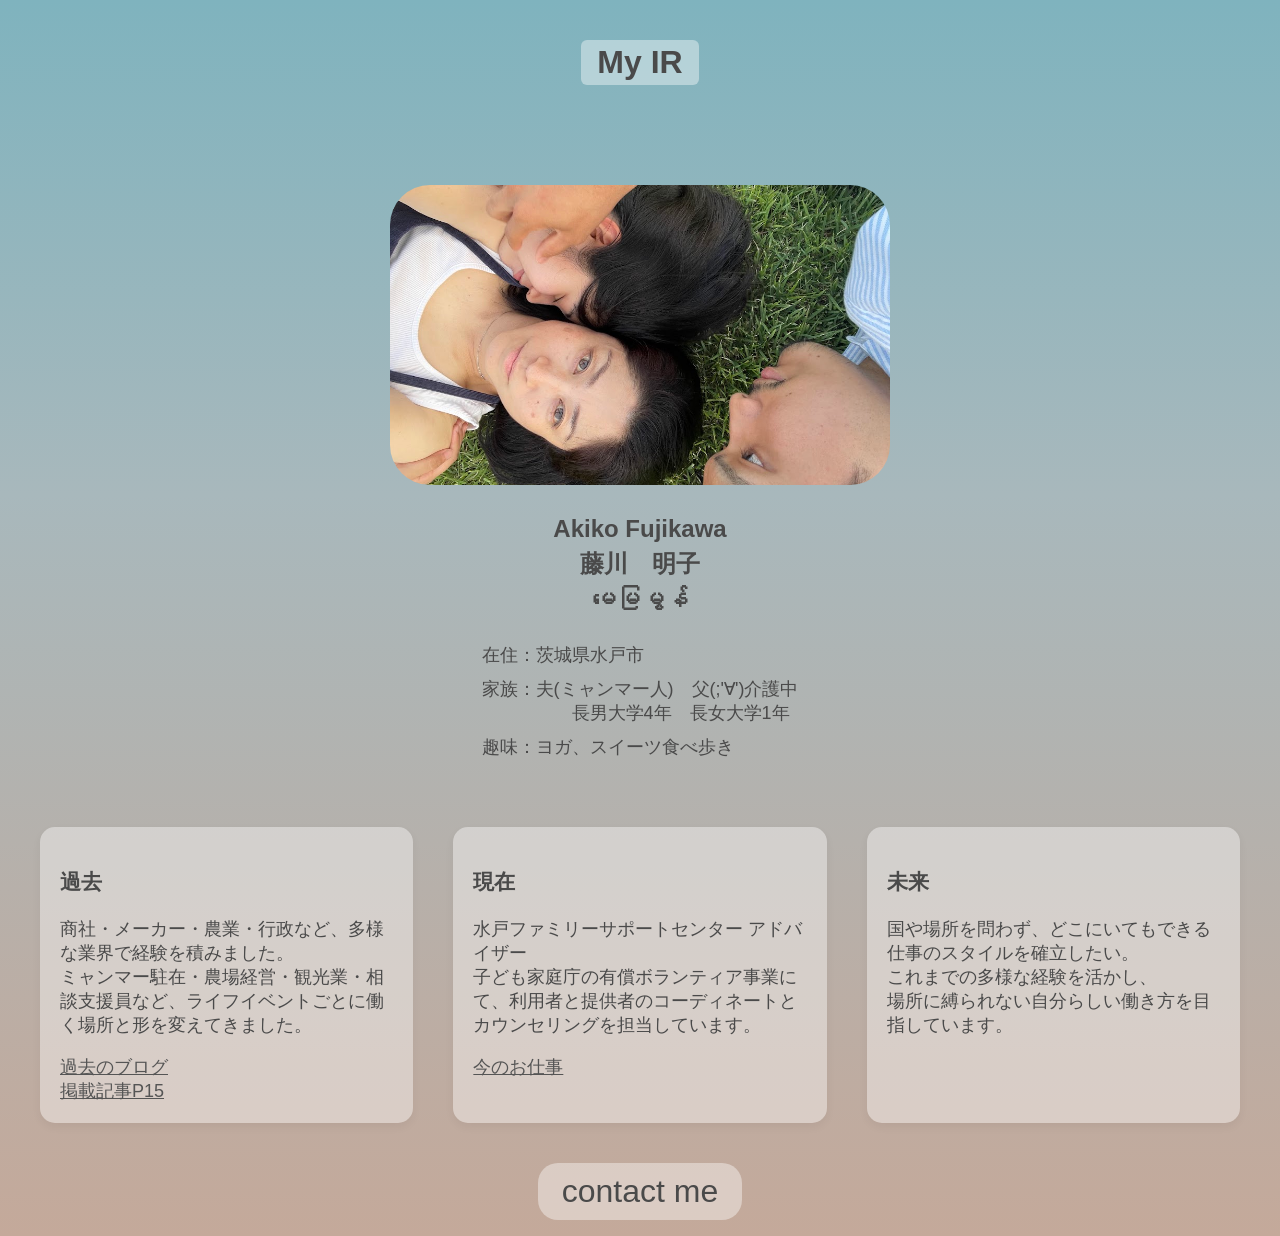
==== index.html @ bace2c82 "initial commit MyIR" ====
<!DOCTYPE html>
<html lang="ja"> 
  <head>
    <meta charset="UTF-8">
    <link rel="stylesheet" type="text/css" href="style.css">
    <title>MyIR MsEakikoFujikawa</title>
    <link rel="stylesheet" href="style.css">
    <script src="script.js" defer></script> 
     <!-- HTMLを全部読んでからJSを実行 -->
  </head>
    <body>
      <header>   
         <h1>My IR</h1>
      </header>

         <div class="profile-image">
          <img src="my photo.jpg" alt="私の写真">
          </div>
        
          <h2>Akiko Fujikawa</h2>          
            <h2>藤川　明子</h2>
            <h2>မေမြမွန်</h2>

          <div style="text-align: center;">
            <ul class="profile-list">
              <li>在住：茨城県水戸市</li>
              <li>家族：夫(ミャンマー人)　父(;'∀')介護中
                <br>長男大学4年　長女大学1年</li>
              <li>趣味：ヨガ、スイーツ食べ歩き</li>
            </ul>
          </div>
        

          <!-- :"/*大箱 過去・現在・未来*/ -->
          <div class="h-container">

              <!-- 過去 -->
            <div class="section-box">
              <h3>過去</h3>
              <p>商社・メーカー・農業・行政など、多様な業界で経験を積みました。
                <br>ミャンマー駐在・農場経営・観光業・相談支援員など、ライフイベントごとに働く場所と形を変えてきました。</p>
              <a href="https://mitoichigo.exblog.jp/i2/" target="_blank" rel="noopener noreferrer">過去のブログ</a>
              <br>
              <a href="https://www.city.mito.lg.jp/uploaded/attachment/2481.pdf" target="_blank" rel="noopener noreferrer">掲載記事P15</a>
            </div>

            <!-- 現在 -->
            <div class="section-box">
              <h3>現在</h3>
              <p>水戸ファミリーサポートセンター アドバイザー
                <br>子ども家庭庁の有償ボランティア事業にて、利用者と提供者のコーディネートとカウンセリングを担当しています。</p>
              <a href="https://www.famisupo-mito.com/" target="_blank" rel="noopener noreferrer">今のお仕事</a>
            </div>

            <!-- 未来 -->
            <div class="section-box">
              <h3>未来</h3>
              <p>国や場所を問わず、どこにいてもできる仕事のスタイルを確立したい。
                <br>これまでの多様な経験を活かし、
                <br>場所に縛られない自分らしい働き方を目指しています。</p>
            </div>
          </div>
          
          <div style="text-align: center;">
            <button id="myBtn">contact me</button>
            <p id="message"></p>
          </div>
    </body>
</html>
---- style.css ----
:root {
    --text-color: #4a4a4a;
}

body {
    font-family: 'Noto Sans JP', sans-serif;
    font-weight: 300; /* 太さを変える */
    color: var(--text-color);
    background: linear-gradient(
        to bottom,
        #7fb3be 0%,
        #a8b8bc 40%,
        #c4a99a 100%
    );
    min-height: 100vh;
    margin: 0;
}
header {
    text-align: center;
    }

/* ふわっとフェードイン */
@keyframes fadeIn {
    from { opacity: 0; transform: translateY(20px); }
/*    └透明      └20px下にある（開始時） */
    to   { opacity: 1; transform: translateY(0);    }
/*    └不透明    └元の位置に戻る（終了時） */
}

h1 { animation: fadeIn 1s ease; }
.profile-image img { animation: fadeIn 1.2s ease; }
.section-box { animation: fadeIn 1.5s ease; }

h1 {
    color: var;
    display: inline-block;     /* 文字の幅に合わせる */
    background-color:rgba(255, 255, 255, 0.4);   /* 文字の後ろだけ別色 */
    padding: 4px 16px;         /* 余白 */
    border-radius: 6px;        /* 角を少し丸く */    
    margin-top: 40px;
    margin-bottom: 20px;
}


 .profile-image img {
    width: 500px;  /* サイズダウン */
    height: 300px; 
    border-radius: 40px; /* 数字を大きくするほど丸みが強く */
    object-fit: cover;
    display: block;   
    margin: 0 auto;  
    margin-top: 80px;    /* 画像の上の余白 */
    margin-bottom: 30px;  /* 画像の下の余白 */
}
 .profile-list li {
    margin: 10px 0;
    font-size: large;
    padding-left: 5em;       /* 左に余白 */
    text-indent: -5em;       /* 1文字目を左に引き戻す */
}

h2 {
    text-align: center;
    color: var(--text-color);
    margin-top: 5px;
    margin-bottom: 2px;
}
    .profile-list {
    font-size: large;
    text-align: left; /* 文字を左揃え */
    list-style: none; /* ●を消す */
    padding: 0;
    display: inline-block; /* リスト全体を中央に置きつつ左揃え */
}
    .profile-list li {
    margin: 10px 0; /* 上下の余白 */
    font-size: 18px;
}

/* 3つの箱を包んでいる親要素への指示 */
.h-container {
    display: flex;           /* 横並びにする */
    justify-content: center; /* 3つの箱を画面の真ん中に寄せる */
    gap: 40px;               /* 箱と箱の間隔 */
    padding: 40px;           /* 全体の周りに余白を作る */
    font-size: large;
    text-align: left; /* 文字を左揃え */
}

/* 3つの箱（子要素）への共通指示 */
.section-box {
    flex: 1;                 /* 3つの箱の幅を均等にする */
    max-width: 400px;        /* 箱が広がりすぎないように制限 */
    
    /* スタイリッシュに見せるための装飾（お好みで！） */
    background-color: rgba(255, 255, 255, 0.4); /* 半透明の白で文字を読みやすく */
    padding: 20px;
    border-radius: 15px;     /* 角を丸く */
    box-shadow: 0 4px 10px rgba(0,0,0,0.05); /* ほんのり影をつける */
}
    


/* 1. 通常時のリンクの色 */
a {
    color: #555; /* スタイリッシュな濃いグレー */
    transition: 0.3s; /* 色がふわっと変わるようにします */
}

/* 2. マウスを乗せた時（ホバー） */
a:hover {
    color: #aaa; /* 少し明るくして「触った感」を出します */
}

/* 3. 【本題】クリックした瞬間（アクティブ） */
a:active {
    color: darkolivegreen; /* クリックした瞬間にオリーブ色 */
    font-weight: bold; /* 少し太くすると「押した！」感じが出ます */
}



#myBtn {
    background-color: rgba(255, 255, 255, 0.4);  /* 半透明の白 */
    text-align: center;
    color: #4a4a4a;
    border: none;           /* 枠線を消す */
    padding: 10px 24px;     /* 余白 */
    border-radius: 20px;    /* 角を丸く */
    font-size: xx-large;
    cursor: pointer;        /* マウスを乗せると指マークに */
    transition: 0.3s;       /* ふわっと変化 */
}

#myBtn:hover {
    background-color: rgba(255, 255, 255, 0.7);  /* ホバーで少し白く */
}
---- style.css ----
:root {
    --text-color: #4a4a4a;
}

body {
    font-family: 'Noto Sans JP', sans-serif;
    font-weight: 300; /* 太さを変える */
    color: var(--text-color);
    background: linear-gradient(
        to bottom,
        #7fb3be 0%,
        #a8b8bc 40%,
        #c4a99a 100%
    );
    min-height: 100vh;
    margin: 0;
}
header {
    text-align: center;
    }

/* ふわっとフェードイン */
@keyframes fadeIn {
    from { opacity: 0; transform: translateY(20px); }
/*    └透明      └20px下にある（開始時） */
    to   { opacity: 1; transform: translateY(0);    }
/*    └不透明    └元の位置に戻る（終了時） */
}

h1 { animation: fadeIn 1s ease; }
.profile-image img { animation: fadeIn 1.2s ease; }
.section-box { animation: fadeIn 1.5s ease; }

h1 {
    color: var;
    display: inline-block;     /* 文字の幅に合わせる */
    background-color:rgba(255, 255, 255, 0.4);   /* 文字の後ろだけ別色 */
    padding: 4px 16px;         /* 余白 */
    border-radius: 6px;        /* 角を少し丸く */    
    margin-top: 40px;
    margin-bottom: 20px;
}


 .profile-image img {
    width: 500px;  /* サイズダウン */
    height: 300px; 
    border-radius: 40px; /* 数字を大きくするほど丸みが強く */
    object-fit: cover;
    display: block;   
    margin: 0 auto;  
    margin-top: 80px;    /* 画像の上の余白 */
    margin-bottom: 30px;  /* 画像の下の余白 */
}
 .profile-list li {
    margin: 10px 0;
    font-size: large;
    padding-left: 5em;       /* 左に余白 */
    text-indent: -5em;       /* 1文字目を左に引き戻す */
}

h2 {
    text-align: center;
    color: var(--text-color);
    margin-top: 5px;
    margin-bottom: 2px;
}
    .profile-list {
    font-size: large;
    text-align: left; /* 文字を左揃え */
    list-style: none; /* ●を消す */
    padding: 0;
    display: inline-block; /* リスト全体を中央に置きつつ左揃え */
}
    .profile-list li {
    margin: 10px 0; /* 上下の余白 */
    font-size: 18px;
}

/* 3つの箱を包んでいる親要素への指示 */
.h-container {
    display: flex;           /* 横並びにする */
    justify-content: center; /* 3つの箱を画面の真ん中に寄せる */
    gap: 40px;               /* 箱と箱の間隔 */
    padding: 40px;           /* 全体の周りに余白を作る */
    font-size: large;
    text-align: left; /* 文字を左揃え */
}

/* 3つの箱（子要素）への共通指示 */
.section-box {
    flex: 1;                 /* 3つの箱の幅を均等にする */
    max-width: 400px;        /* 箱が広がりすぎないように制限 */
    
    /* スタイリッシュに見せるための装飾（お好みで！） */
    background-color: rgba(255, 255, 255, 0.4); /* 半透明の白で文字を読みやすく */
    padding: 20px;
    border-radius: 15px;     /* 角を丸く */
    box-shadow: 0 4px 10px rgba(0,0,0,0.05); /* ほんのり影をつける */
}
    


/* 1. 通常時のリンクの色 */
a {
    color: #555; /* スタイリッシュな濃いグレー */
    transition: 0.3s; /* 色がふわっと変わるようにします */
}

/* 2. マウスを乗せた時（ホバー） */
a:hover {
    color: #aaa; /* 少し明るくして「触った感」を出します */
}

/* 3. 【本題】クリックした瞬間（アクティブ） */
a:active {
    color: darkolivegreen; /* クリックした瞬間にオリーブ色 */
    font-weight: bold; /* 少し太くすると「押した！」感じが出ます */
}



#myBtn {
    background-color: rgba(255, 255, 255, 0.4);  /* 半透明の白 */
    text-align: center;
    color: #4a4a4a;
    border: none;           /* 枠線を消す */
    padding: 10px 24px;     /* 余白 */
    border-radius: 20px;    /* 角を丸く */
    font-size: xx-large;
    cursor: pointer;        /* マウスを乗せると指マークに */
    transition: 0.3s;       /* ふわっと変化 */
}

#myBtn:hover {
    background-color: rgba(255, 255, 255, 0.7);  /* ホバーで少し白く */
}
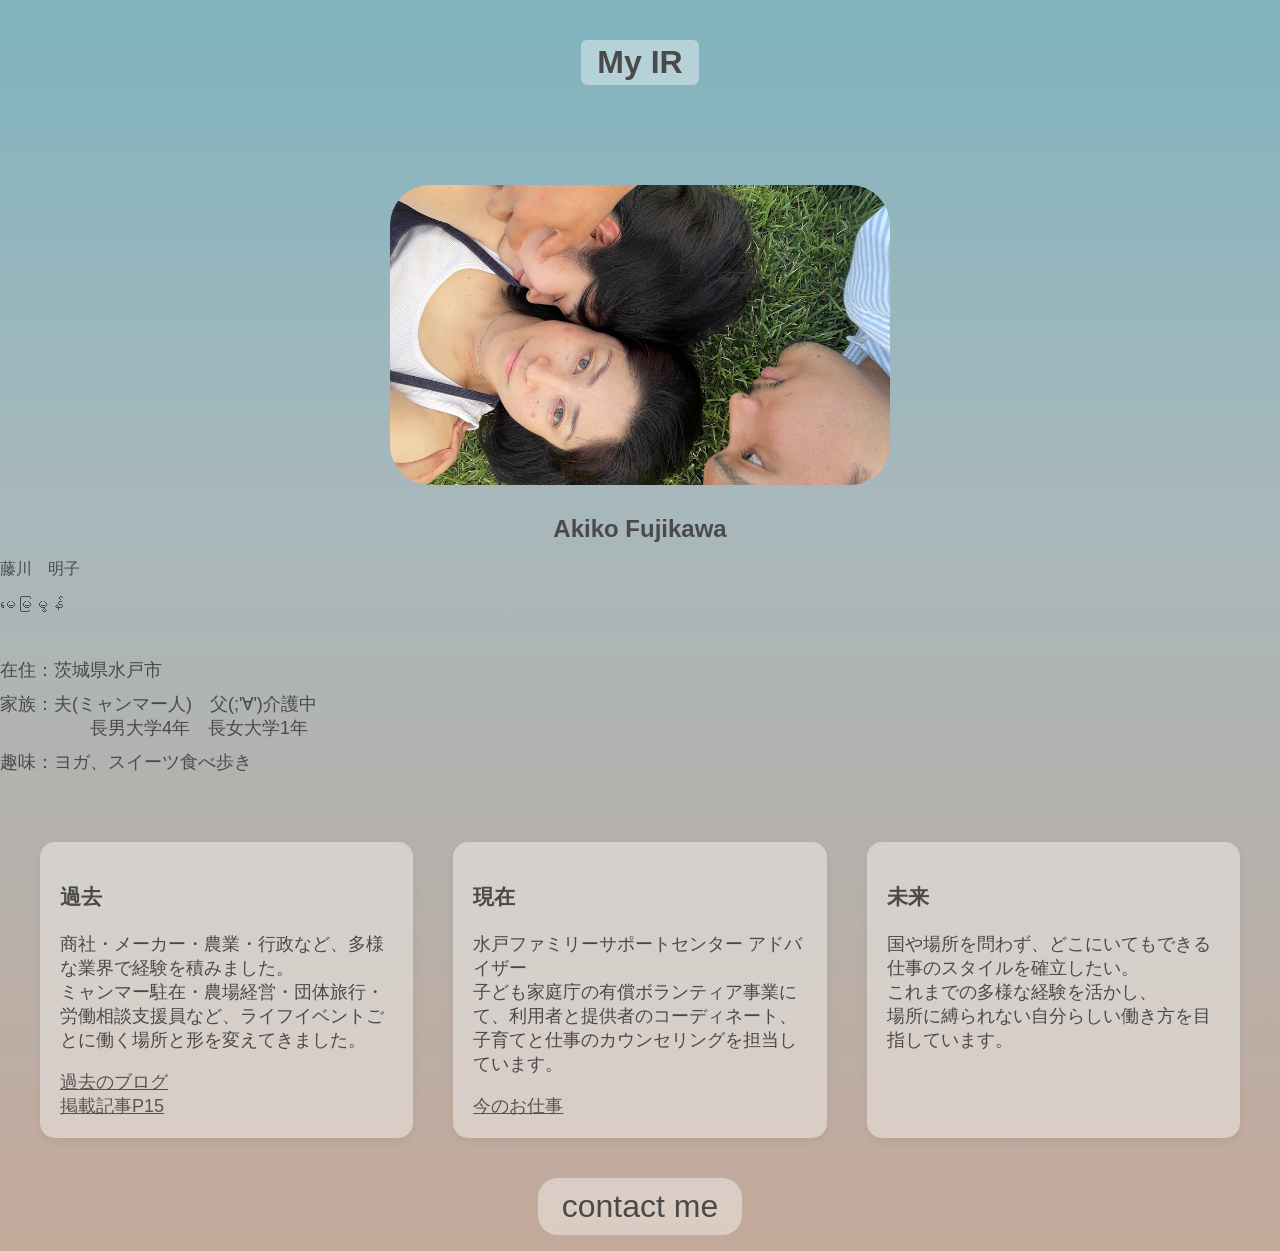
==== commit 3d401f41: "Revise profile details and structure in index.html Updated profile information and improved layout." ====
--- a/index.html
+++ b/index.html
@@ -2,12 +2,12 @@
 <html lang="ja"> 
   <head>
     <meta charset="UTF-8">
-    <link rel="stylesheet" type="text/css" href="style.css">
     <title>MyIR MsEakikoFujikawa</title>
     <link rel="stylesheet" href="style.css">
     <script src="script.js" defer></script> 
      <!-- HTMLを全部読んでからJSを実行 -->
   </head>
+
     <body>
       <header>   
          <h1>My IR</h1>
@@ -18,10 +18,10 @@
           </div>
         
           <h2>Akiko Fujikawa</h2>          
-            <h2>藤川　明子</h2>
-            <h2>မေမြမွန်</h2>
+            <p class="name-jp">藤川　明子</p>    <!-- pタグ -->
+            <p class="name-myanmar">မေမြမွန်</p> <!-- pタグ -->
 
-          <div style="text-align: center;">
+          <div class="profile-center">
             <ul class="profile-list">
               <li>在住：茨城県水戸市</li>
               <li>家族：夫(ミャンマー人)　父(;'∀')介護中
@@ -38,7 +38,7 @@
             <div class="section-box">
               <h3>過去</h3>
               <p>商社・メーカー・農業・行政など、多様な業界で経験を積みました。
-                <br>ミャンマー駐在・農場経営・観光業・相談支援員など、ライフイベントごとに働く場所と形を変えてきました。</p>
+                <br>ミャンマー駐在・農場経営・団体旅行・労働相談支援員など、ライフイベントごとに働く場所と形を変えてきました。</p>
               <a href="https://mitoichigo.exblog.jp/i2/" target="_blank" rel="noopener noreferrer">過去のブログ</a>
               <br>
               <a href="https://www.city.mito.lg.jp/uploaded/attachment/2481.pdf" target="_blank" rel="noopener noreferrer">掲載記事P15</a>
@@ -48,7 +48,7 @@
             <div class="section-box">
               <h3>現在</h3>
               <p>水戸ファミリーサポートセンター アドバイザー
-                <br>子ども家庭庁の有償ボランティア事業にて、利用者と提供者のコーディネートとカウンセリングを担当しています。</p>
+                <br>子ども家庭庁の有償ボランティア事業にて、利用者と提供者のコーディネート、子育てと仕事のカウンセリングを担当しています。</p>
               <a href="https://www.famisupo-mito.com/" target="_blank" rel="noopener noreferrer">今のお仕事</a>
             </div>
 
@@ -66,4 +66,4 @@
             <p id="message"></p>
           </div>
     </body>
-</html>+</html>
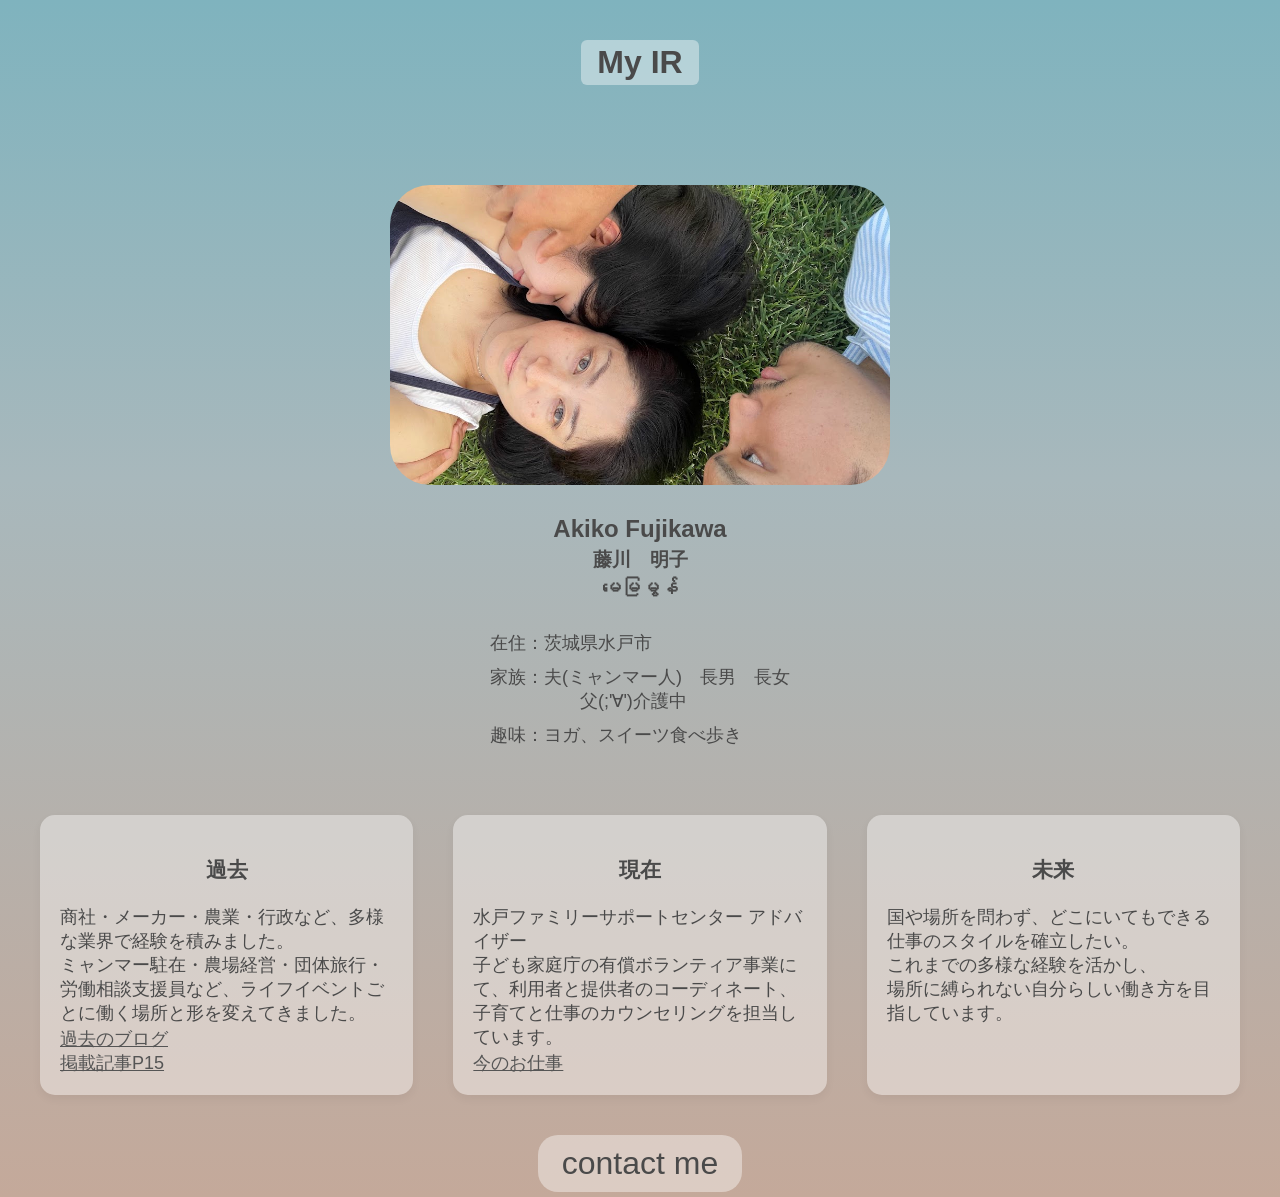
==== commit 4173d5ec: "Fix HTML" ====
--- a/index.html
+++ b/index.html
@@ -24,8 +24,8 @@
           <div class="profile-center">
             <ul class="profile-list">
               <li>在住：茨城県水戸市</li>
-              <li>家族：夫(ミャンマー人)　父(;'∀')介護中
-                <br>長男大学4年　長女大学1年</li>
+              <li>家族：夫(ミャンマー人)　長男　長女
+              <br>父(;'∀')介護中</li>
               <li>趣味：ヨガ、スイーツ食べ歩き</li>
             </ul>
           </div>
@@ -66,4 +66,4 @@
             <p id="message"></p>
           </div>
     </body>
-</html>
+</html>
--- a/style.css
+++ b/style.css
@@ -59,11 +59,22 @@
     text-indent: -5em;       /* 1文字目を左に引き戻す */
 }
 
-h2 {
+
+h2,p{
     text-align: center;
     color: var(--text-color);
     margin-top: 5px;
     margin-bottom: 2px;
+}
+
+    .profile-center {
+    text-align: center;
+}
+.name-jp, .name-myanmar {
+    text-align: center;
+    font-weight: bold;  /* 太字にする */
+    font-size: 1.2rem;  /* h2より少し小さめ */
+    margin: 4px 0;
 }
     .profile-list {
     font-size: large;
@@ -98,7 +109,13 @@
     border-radius: 15px;     /* 角を丸く */
     box-shadow: 0 4px 10px rgba(0,0,0,0.05); /* ほんのり影をつける */
 }
-    
+
+.section-box h3 {
+    text-align: center;  /* h3中央 */
+}
+.section-box p {
+    text-align: left;  /* 箱の中の文字を左寄せ */
+}
 
 
 /* 1. 通常時のリンクの色 */
@@ -134,4 +151,4 @@
 
 #myBtn:hover {
     background-color: rgba(255, 255, 255, 0.7);  /* ホバーで少し白く */
-}+}
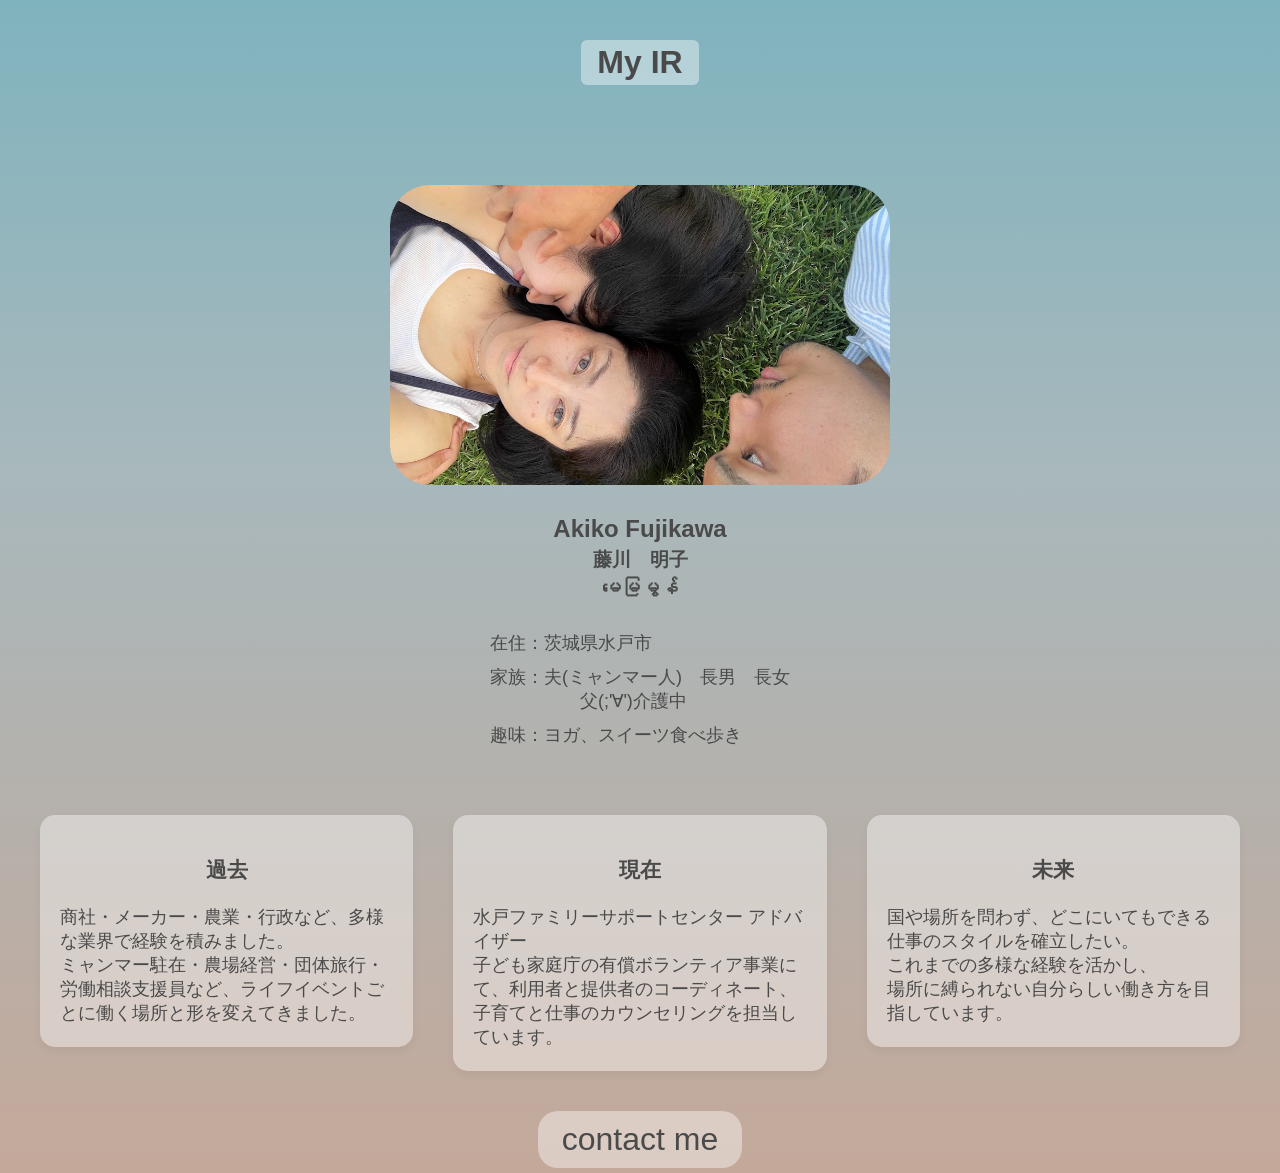
==== commit f9d67dda: "Add career, work, future pages" ====
--- a/index.html
+++ b/index.html
@@ -35,24 +35,26 @@
           <div class="h-container">
 
               <!-- 過去 -->
+            <a href="career.html" class="card-link">
             <div class="section-box">
               <h3>過去</h3>
               <p>商社・メーカー・農業・行政など、多様な業界で経験を積みました。
                 <br>ミャンマー駐在・農場経営・団体旅行・労働相談支援員など、ライフイベントごとに働く場所と形を変えてきました。</p>
-              <a href="https://mitoichigo.exblog.jp/i2/" target="_blank" rel="noopener noreferrer">過去のブログ</a>
-              <br>
-              <a href="https://www.city.mito.lg.jp/uploaded/attachment/2481.pdf" target="_blank" rel="noopener noreferrer">掲載記事P15</a>
             </div>
+            </a>
 
             <!-- 現在 -->
+             <a href="work.html" class="card-link">
             <div class="section-box">
               <h3>現在</h3>
               <p>水戸ファミリーサポートセンター アドバイザー
                 <br>子ども家庭庁の有償ボランティア事業にて、利用者と提供者のコーディネート、子育てと仕事のカウンセリングを担当しています。</p>
-              <a href="https://www.famisupo-mito.com/" target="_blank" rel="noopener noreferrer">今のお仕事</a>
+              
             </div>
+              </a>
 
             <!-- 未来 -->
+             <a href="future.html" class="card-link">
             <div class="section-box">
               <h3>未来</h3>
               <p>国や場所を問わず、どこにいてもできる仕事のスタイルを確立したい。
@@ -60,6 +62,7 @@
                 <br>場所に縛られない自分らしい働き方を目指しています。</p>
             </div>
           </div>
+          </a>
           
           <div style="text-align: center;">
             <button id="myBtn">contact me</button>
--- a/style.css
+++ b/style.css
@@ -92,6 +92,7 @@
 .h-container {
     display: flex;           /* 横並びにする */
     justify-content: center; /* 3つの箱を画面の真ん中に寄せる */
+     align-items: stretch; /* 箱の高さを揃える */
     gap: 40px;               /* 箱と箱の間隔 */
     padding: 40px;           /* 全体の周りに余白を作る */
     font-size: large;
@@ -152,3 +153,17 @@
 #myBtn:hover {
     background-color: rgba(255, 255, 255, 0.7);  /* ホバーで少し白く */
 }
+.card-link {
+    text-decoration: none;
+    color: inherit;
+    display: block;
+    flex: 1;
+    max-width: 400px;
+}
+.card-link .section-box {
+    transition: transform 0.2s ease, background-color 0.2s ease;
+}
+.card-link:hover .section-box {
+    transform: translateY(-4px);
+    background-color: rgba(255,255,255,0.6);
+}
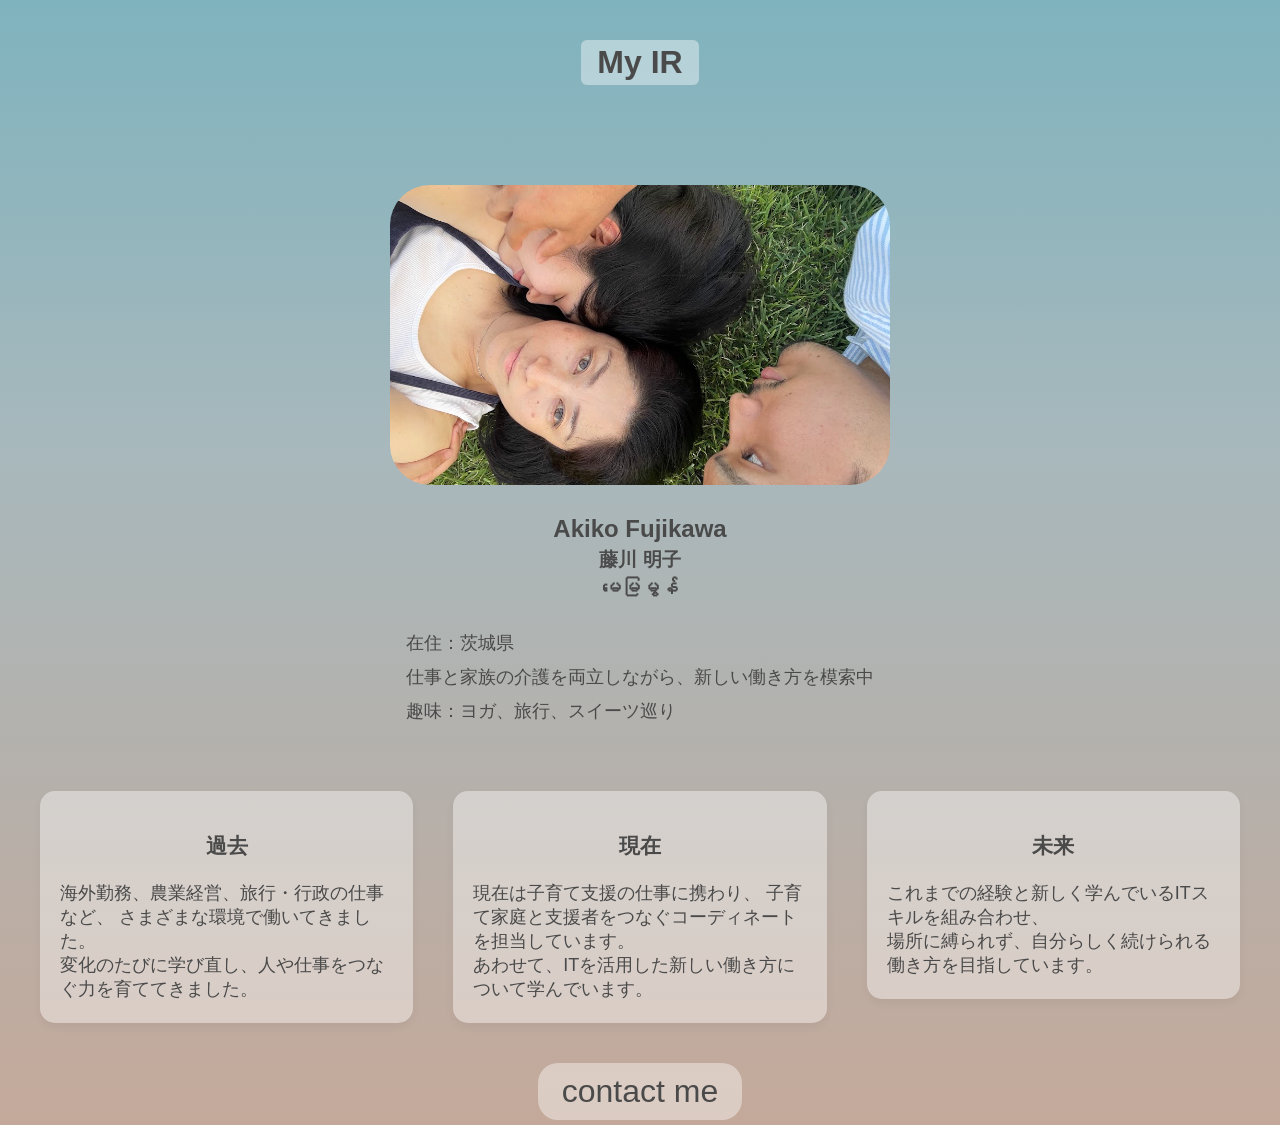
==== commit 54f2c25b: "Refine MyIR content and improve page layout" ====
--- a/index.html
+++ b/index.html
@@ -1,72 +1,80 @@
-<!DOCTYPE html>
-<html lang="ja"> 
-  <head>
-    <meta charset="UTF-8">
-    <title>MyIR MsEakikoFujikawa</title>
-    <link rel="stylesheet" href="style.css">
-    <script src="script.js" defer></script> 
-     <!-- HTMLを全部読んでからJSを実行 -->
-  </head>
-
-    <body>
-      <header>   
-         <h1>My IR</h1>
-      </header>
-
-         <div class="profile-image">
-          <img src="my photo.jpg" alt="私の写真">
-          </div>
-        
-          <h2>Akiko Fujikawa</h2>          
-            <p class="name-jp">藤川　明子</p>    <!-- pタグ -->
-            <p class="name-myanmar">မေမြမွန်</p> <!-- pタグ -->
-
-          <div class="profile-center">
-            <ul class="profile-list">
-              <li>在住：茨城県水戸市</li>
-              <li>家族：夫(ミャンマー人)　長男　長女
-              <br>父(;'∀')介護中</li>
-              <li>趣味：ヨガ、スイーツ食べ歩き</li>
-            </ul>
-          </div>
-        
-
-          <!-- :"/*大箱 過去・現在・未来*/ -->
-          <div class="h-container">
-
-              <!-- 過去 -->
-            <a href="career.html" class="card-link">
-            <div class="section-box">
-              <h3>過去</h3>
-              <p>商社・メーカー・農業・行政など、多様な業界で経験を積みました。
-                <br>ミャンマー駐在・農場経営・団体旅行・労働相談支援員など、ライフイベントごとに働く場所と形を変えてきました。</p>
-            </div>
-            </a>
-
-            <!-- 現在 -->
-             <a href="work.html" class="card-link">
-            <div class="section-box">
-              <h3>現在</h3>
-              <p>水戸ファミリーサポートセンター アドバイザー
-                <br>子ども家庭庁の有償ボランティア事業にて、利用者と提供者のコーディネート、子育てと仕事のカウンセリングを担当しています。</p>
-              
-            </div>
-              </a>
-
-            <!-- 未来 -->
-             <a href="future.html" class="card-link">
-            <div class="section-box">
-              <h3>未来</h3>
-              <p>国や場所を問わず、どこにいてもできる仕事のスタイルを確立したい。
-                <br>これまでの多様な経験を活かし、
-                <br>場所に縛られない自分らしい働き方を目指しています。</p>
-            </div>
-          </div>
-          </a>
-          
-          <div style="text-align: center;">
-            <button id="myBtn">contact me</button>
-            <p id="message"></p>
-          </div>
-    </body>
+<!DOCTYPE html>
+<html lang="ja">
+  <head>
+    <meta charset="UTF-8">
+    <title>MyIR | Akiko Fujikawa</title>
+    <link rel="stylesheet" href="style.css">
+    <script src="script.js" defer></script>
+    <!-- HTMLをすべて読み込んでからJavaScriptを実行 -->
+  </head>
+
+  <body>
+    <header>
+      <h1>My IR</h1>
+    </header>
+
+    <div class="profile-image">
+      <img src="my photo.jpg" alt="Akiko Fujikawaのプロフィール写真">
+    </div>
+
+    <h2>Akiko Fujikawa</h2>
+    <p class="name-jp">藤川 明子</p>
+    <p class="name-myanmar">မေမြမွန်</p>
+
+    <div class="profile-center">
+      <ul class="profile-list">
+        <li>在住：茨城県</li>
+        <li>仕事と家族の介護を両立しながら、新しい働き方を模索中</li>
+        <li>趣味：ヨガ、旅行、スイーツ巡り</li>
+      </ul>
+    </div>
+
+    <!-- 過去・現在・未来 -->
+    <div class="h-container">
+
+      <!-- 過去 -->
+      <a href="career.html" class="card-link">
+        <div class="section-box">
+          <h3>過去</h3>
+          <p>
+            海外勤務、農業経営、旅行・行政の仕事など、
+            さまざまな環境で働いてきました。
+            <br>
+            変化のたびに学び直し、人や仕事をつなぐ力を育ててきました。
+          </p>
+        </div>
+      </a>
+
+      <!-- 現在 -->
+      <a href="work.html" class="card-link">
+        <div class="section-box">
+          <h3>現在</h3>
+          <p>
+            現在は子育て支援の仕事に携わり、
+            子育て家庭と支援者をつなぐコーディネートを担当しています。
+            <br>
+            あわせて、ITを活用した新しい働き方について学んでいます。
+          </p>
+        </div>
+      </a>
+
+      <!-- 未来 -->
+      <a href="future.html" class="card-link">
+        <div class="section-box">
+          <h3>未来</h3>
+          <p>
+            これまでの経験と新しく学んでいるITスキルを組み合わせ、
+            <br>
+            場所に縛られず、自分らしく続けられる働き方を目指しています。
+          </p>
+        </div>
+      </a>
+
+    </div>
+
+    <div style="text-align: center;">
+      <button id="myBtn">contact me</button>
+      <p id="message"></p>
+    </div>
+  </body>
 </html>
--- a/style.css
+++ b/style.css
@@ -1,169 +1,169 @@
-:root {
-    --text-color: #4a4a4a;
-}
-
-body {
-    font-family: 'Noto Sans JP', sans-serif;
-    font-weight: 300; /* 太さを変える */
-    color: var(--text-color);
-    background: linear-gradient(
-        to bottom,
-        #7fb3be 0%,
-        #a8b8bc 40%,
-        #c4a99a 100%
-    );
-    min-height: 100vh;
-    margin: 0;
-}
-header {
-    text-align: center;
-    }
-
-/* ふわっとフェードイン */
-@keyframes fadeIn {
-    from { opacity: 0; transform: translateY(20px); }
-/*    └透明      └20px下にある（開始時） */
-    to   { opacity: 1; transform: translateY(0);    }
-/*    └不透明    └元の位置に戻る（終了時） */
-}
-
-h1 { animation: fadeIn 1s ease; }
-.profile-image img { animation: fadeIn 1.2s ease; }
-.section-box { animation: fadeIn 1.5s ease; }
-
-h1 {
-    color: var;
-    display: inline-block;     /* 文字の幅に合わせる */
-    background-color:rgba(255, 255, 255, 0.4);   /* 文字の後ろだけ別色 */
-    padding: 4px 16px;         /* 余白 */
-    border-radius: 6px;        /* 角を少し丸く */    
-    margin-top: 40px;
-    margin-bottom: 20px;
-}
-
-
- .profile-image img {
-    width: 500px;  /* サイズダウン */
-    height: 300px; 
-    border-radius: 40px; /* 数字を大きくするほど丸みが強く */
-    object-fit: cover;
-    display: block;   
-    margin: 0 auto;  
-    margin-top: 80px;    /* 画像の上の余白 */
-    margin-bottom: 30px;  /* 画像の下の余白 */
-}
- .profile-list li {
-    margin: 10px 0;
-    font-size: large;
-    padding-left: 5em;       /* 左に余白 */
-    text-indent: -5em;       /* 1文字目を左に引き戻す */
-}
-
-
-h2,p{
-    text-align: center;
-    color: var(--text-color);
-    margin-top: 5px;
-    margin-bottom: 2px;
-}
-
-    .profile-center {
-    text-align: center;
-}
-.name-jp, .name-myanmar {
-    text-align: center;
-    font-weight: bold;  /* 太字にする */
-    font-size: 1.2rem;  /* h2より少し小さめ */
-    margin: 4px 0;
-}
-    .profile-list {
-    font-size: large;
-    text-align: left; /* 文字を左揃え */
-    list-style: none; /* ●を消す */
-    padding: 0;
-    display: inline-block; /* リスト全体を中央に置きつつ左揃え */
-}
-    .profile-list li {
-    margin: 10px 0; /* 上下の余白 */
-    font-size: 18px;
-}
-
-/* 3つの箱を包んでいる親要素への指示 */
-.h-container {
-    display: flex;           /* 横並びにする */
-    justify-content: center; /* 3つの箱を画面の真ん中に寄せる */
-     align-items: stretch; /* 箱の高さを揃える */
-    gap: 40px;               /* 箱と箱の間隔 */
-    padding: 40px;           /* 全体の周りに余白を作る */
-    font-size: large;
-    text-align: left; /* 文字を左揃え */
-}
-
-/* 3つの箱（子要素）への共通指示 */
-.section-box {
-    flex: 1;                 /* 3つの箱の幅を均等にする */
-    max-width: 400px;        /* 箱が広がりすぎないように制限 */
-    
-    /* スタイリッシュに見せるための装飾（お好みで！） */
-    background-color: rgba(255, 255, 255, 0.4); /* 半透明の白で文字を読みやすく */
-    padding: 20px;
-    border-radius: 15px;     /* 角を丸く */
-    box-shadow: 0 4px 10px rgba(0,0,0,0.05); /* ほんのり影をつける */
-}
-
-.section-box h3 {
-    text-align: center;  /* h3中央 */
-}
-.section-box p {
-    text-align: left;  /* 箱の中の文字を左寄せ */
-}
-
-
-/* 1. 通常時のリンクの色 */
-a {
-    color: #555; /* スタイリッシュな濃いグレー */
-    transition: 0.3s; /* 色がふわっと変わるようにします */
-}
-
-/* 2. マウスを乗せた時（ホバー） */
-a:hover {
-    color: #aaa; /* 少し明るくして「触った感」を出します */
-}
-
-/* 3. 【本題】クリックした瞬間（アクティブ） */
-a:active {
-    color: darkolivegreen; /* クリックした瞬間にオリーブ色 */
-    font-weight: bold; /* 少し太くすると「押した！」感じが出ます */
-}
-
-
-
-#myBtn {
-    background-color: rgba(255, 255, 255, 0.4);  /* 半透明の白 */
-    text-align: center;
-    color: #4a4a4a;
-    border: none;           /* 枠線を消す */
-    padding: 10px 24px;     /* 余白 */
-    border-radius: 20px;    /* 角を丸く */
-    font-size: xx-large;
-    cursor: pointer;        /* マウスを乗せると指マークに */
-    transition: 0.3s;       /* ふわっと変化 */
-}
-
-#myBtn:hover {
-    background-color: rgba(255, 255, 255, 0.7);  /* ホバーで少し白く */
-}
-.card-link {
-    text-decoration: none;
-    color: inherit;
-    display: block;
-    flex: 1;
-    max-width: 400px;
-}
-.card-link .section-box {
-    transition: transform 0.2s ease, background-color 0.2s ease;
-}
-.card-link:hover .section-box {
-    transform: translateY(-4px);
-    background-color: rgba(255,255,255,0.6);
+:root {
+    --text-color: #4a4a4a;
+}
+
+body {
+    font-family: 'Noto Sans JP', sans-serif;
+    font-weight: 300; /* 太さを変える */
+    color: var(--text-color);
+    background: linear-gradient(
+        to bottom,
+        #7fb3be 0%,
+        #a8b8bc 40%,
+        #c4a99a 100%
+    );
+    min-height: 100vh;
+    margin: 0;
+}
+header {
+    text-align: center;
+    }
+
+/* ふわっとフェードイン */
+@keyframes fadeIn {
+    from { opacity: 0; transform: translateY(20px); }
+/*    └透明      └20px下にある（開始時） */
+    to   { opacity: 1; transform: translateY(0);    }
+/*    └不透明    └元の位置に戻る（終了時） */
+}
+
+h1 { animation: fadeIn 1s ease; }
+.profile-image img { animation: fadeIn 1.2s ease; }
+.section-box { animation: fadeIn 1.5s ease; }
+
+h1 {
+    color: var;
+    display: inline-block;     /* 文字の幅に合わせる */
+    background-color:rgba(255, 255, 255, 0.4);   /* 文字の後ろだけ別色 */
+    padding: 4px 16px;         /* 余白 */
+    border-radius: 6px;        /* 角を少し丸く */    
+    margin-top: 40px;
+    margin-bottom: 20px;
+}
+
+
+ .profile-image img {
+    width: 500px;  /* サイズダウン */
+    height: 300px; 
+    border-radius: 40px; /* 数字を大きくするほど丸みが強く */
+    object-fit: cover;
+    display: block;   
+    margin: 0 auto;  
+    margin-top: 80px;    /* 画像の上の余白 */
+    margin-bottom: 30px;  /* 画像の下の余白 */
+}
+ .profile-list li {
+    margin: 10px 0;
+    font-size: large;
+    padding-left: 5em;       /* 左に余白 */
+    text-indent: -5em;       /* 1文字目を左に引き戻す */
+}
+
+
+h2,p{
+    text-align: center;
+    color: var(--text-color);
+    margin-top: 5px;
+    margin-bottom: 2px;
+}
+
+    .profile-center {
+    text-align: center;
+}
+.name-jp, .name-myanmar {
+    text-align: center;
+    font-weight: bold;  /* 太字にする */
+    font-size: 1.2rem;  /* h2より少し小さめ */
+    margin: 4px 0;
+}
+    .profile-list {
+    font-size: large;
+    text-align: left; /* 文字を左揃え */
+    list-style: none; /* ●を消す */
+    padding: 0;
+    display: inline-block; /* リスト全体を中央に置きつつ左揃え */
+}
+    .profile-list li {
+    margin: 10px 0; /* 上下の余白 */
+    font-size: 18px;
+}
+
+/* 3つの箱を包んでいる親要素への指示 */
+.h-container {
+    display: flex;           /* 横並びにする */
+    justify-content: center; /* 3つの箱を画面の真ん中に寄せる */
+     align-items: stretch; /* 箱の高さを揃える */
+    gap: 40px;               /* 箱と箱の間隔 */
+    padding: 40px;           /* 全体の周りに余白を作る */
+    font-size: large;
+    text-align: left; /* 文字を左揃え */
+}
+
+/* 3つの箱（子要素）への共通指示 */
+.section-box {
+    flex: 1;                 /* 3つの箱の幅を均等にする */
+    max-width: 400px;        /* 箱が広がりすぎないように制限 */
+    
+    /* スタイリッシュに見せるための装飾（お好みで！） */
+    background-color: rgba(255, 255, 255, 0.4); /* 半透明の白で文字を読みやすく */
+    padding: 20px;
+    border-radius: 15px;     /* 角を丸く */
+    box-shadow: 0 4px 10px rgba(0,0,0,0.05); /* ほんのり影をつける */
+}
+
+.section-box h3 {
+    text-align: center;  /* h3中央 */
+}
+.section-box p {
+    text-align: left;  /* 箱の中の文字を左寄せ */
+}
+
+
+/* 1. 通常時のリンクの色 */
+a {
+    color: #555; /* スタイリッシュな濃いグレー */
+    transition: 0.3s; /* 色がふわっと変わるようにします */
+}
+
+/* 2. マウスを乗せた時（ホバー） */
+a:hover {
+    color: #aaa; /* 少し明るくして「触った感」を出します */
+}
+
+/* 3. 【本題】クリックした瞬間（アクティブ） */
+a:active {
+    color: darkolivegreen; /* クリックした瞬間にオリーブ色 */
+    font-weight: bold; /* 少し太くすると「押した！」感じが出ます */
+}
+
+
+
+#myBtn {
+    background-color: rgba(255, 255, 255, 0.4);  /* 半透明の白 */
+    text-align: center;
+    color: #4a4a4a;
+    border: none;           /* 枠線を消す */
+    padding: 10px 24px;     /* 余白 */
+    border-radius: 20px;    /* 角を丸く */
+    font-size: xx-large;
+    cursor: pointer;        /* マウスを乗せると指マークに */
+    transition: 0.3s;       /* ふわっと変化 */
+}
+
+#myBtn:hover {
+    background-color: rgba(255, 255, 255, 0.7);  /* ホバーで少し白く */
+}
+.card-link {
+    text-decoration: none;
+    color: inherit;
+    display: block;
+    flex: 1;
+    max-width: 400px;
+}
+.card-link .section-box {
+    transition: transform 0.2s ease, background-color 0.2s ease;
+}
+.card-link:hover .section-box {
+    transform: translateY(-4px);
+    background-color: rgba(255,255,255,0.6);
 }
